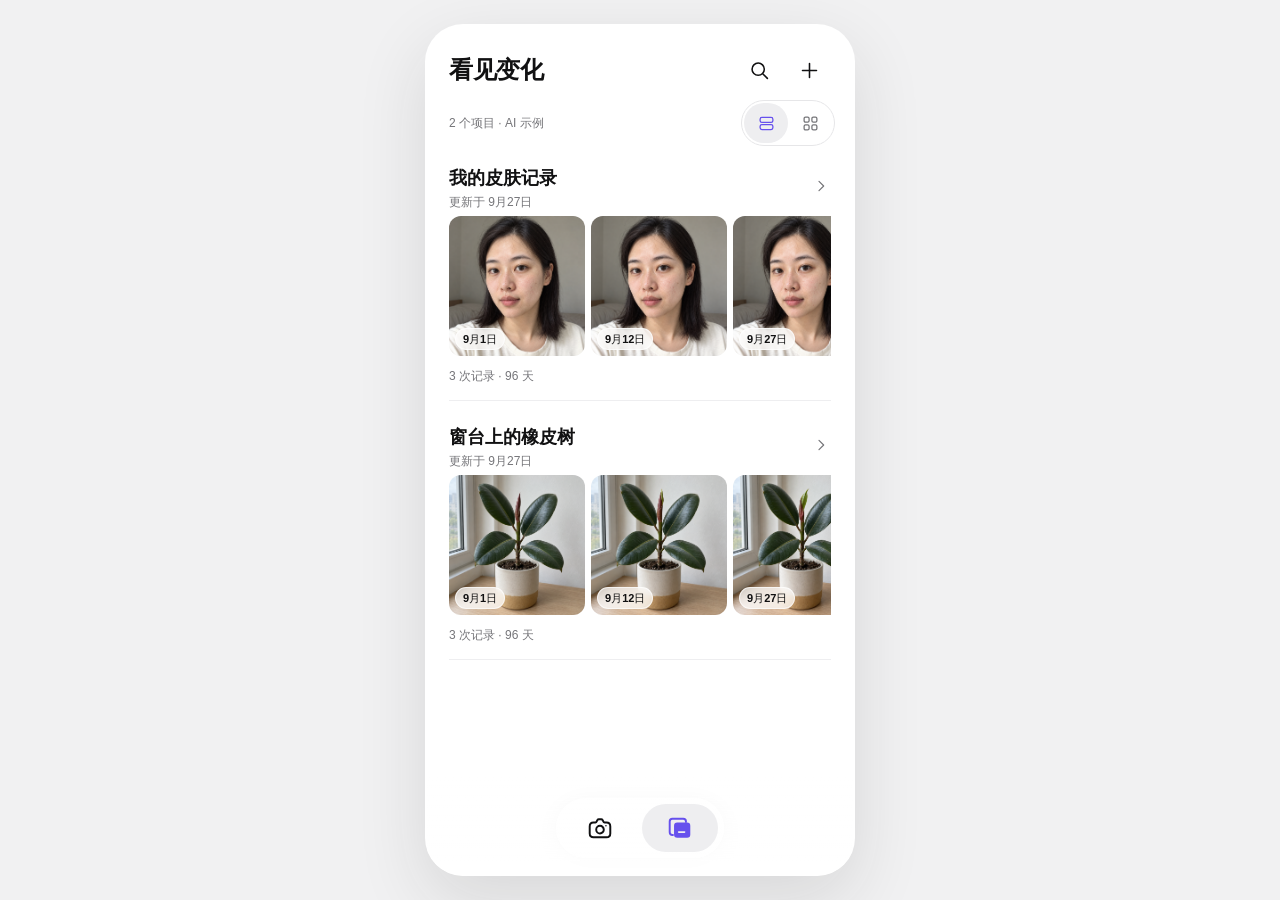
==== index.html @ 19eec5f8 "Publish sanitized See Change prototype and fictional examples" ====
<!doctype html>
<html lang="zh-CN"><head><meta charset="UTF-8"><meta name="viewport" content="width=device-width,initial-scale=1,viewport-fit=cover"><meta name="theme-color" content="#ffffff"><meta name="description" content="用照片记录缓慢发生的变化，让过去与现在清晰可见。"><title>看见变化 · 留下今天的样子</title><link rel="icon" href="assets/icon.svg?v=vivid-brand-5" type="image/svg+xml"><link rel="stylesheet" href="style.css?v=vivid-brand-5"><link rel="stylesheet" href="product-theme.css?v=detail-2"><link rel="stylesheet" href="detail-page.css?v=detail-groups-11"></head><body><div id="app"></div><div id="modal-root"></div><div id="toast" role="status" aria-live="polite"></div><script type="module" src="app.js?v=detail-groups-11"></script></body></html>
---- style.css ----
:root{--bg:#f7f5f0;--paper:#fffefa;--ink:#282a29;--muted:#878880;--green:#282a29;--sage:#ecebe4;--line:#ddded6;--orange:#a36f53;--blue:#dce9ef;--sand:#e8d7bc;--font:Inter,-apple-system,BlinkMacSystemFont,'PingFang SC','Microsoft YaHei',sans-serif;font-family:var(--font);color:var(--ink);background:var(--bg);font-synthesis:none}*{box-sizing:border-box}body{margin:0}button,input,textarea,select{font:inherit}button{cursor:pointer;border:0;color:inherit;background:none}button:disabled{opacity:.35;cursor:not-allowed}a{color:inherit}button,a,input,select,textarea{-webkit-tap-highlight-color:transparent}button:focus-visible,a:focus-visible,input:focus-visible,textarea:focus-visible,select:focus-visible{outline:2px solid #b58359;outline-offset:4px}svg.icon{width:20px;height:20px;fill:none;stroke:currentColor;stroke-width:1.6;stroke-linecap:round;stroke-linejoin:round;flex-shrink:0}h1,h2,h3,p{margin:0}h1,h2,h3{font-family:var(--font);font-weight:650;letter-spacing:-.6px}h1{font-size:36px;line-height:1.4}h2{font-size:22px}h3{font-size:17px}.shell{min-height:100vh}.app-header{height:90px;max-width:1200px;margin:0 auto;padding:0 44px;border-bottom:1px solid var(--line);display:flex;align-items:center;justify-content:space-between;gap:30px}.brand{display:flex;align-items:center;gap:11px;font-size:22px;font-weight:750;letter-spacing:-.8px;padding:0}.brand img{width:33px;height:33px}.brand-dot{color:#b58a5d;margin-left:3px}.header-nav{display:flex;align-self:stretch;gap:34px;margin-left:auto;margin-right:70px}.header-nav button{font-size:13px;color:var(--muted);border-bottom:2px solid transparent;padding:3px 3px 0}.header-nav button.active{color:var(--ink);border-color:var(--ink)}.privacy-link{display:flex;align-items:center;gap:7px;font-size:11px;color:#81867c}.privacy-link .icon{width:14px;height:14px}main{max-width:1200px;padding:40px 44px 32px;margin:0 auto}.eyebrow{font-size:9px;font-weight:600;color:var(--muted);letter-spacing:2px;line-height:1.7}.page-title{display:flex;align-items:center;justify-content:space-between;margin-bottom:29px}.page-title .eyebrow{margin-bottom:7px}.page-title h1{font-size:34px}.pencil-underline{position:relative;display:inline-block;margin-left:2px}.pencil-underline>svg{position:absolute;bottom:-6px;left:-5px;width:calc(100% + 12px);height:11px;fill:none;stroke:#cda579;stroke-width:2;stroke-linecap:round}.muted{font-size:12px;line-height:1.9;color:var(--muted)}.page-title .muted{margin-top:14px}.new-link{font-size:12px;display:flex;align-items:center;gap:6px;border:1px solid #d0d1c9;border-radius:5px;padding:10px 13px}.new-link .icon{width:15px;height:15px}.primary,.secondary,.danger{display:inline-flex;justify-content:center;align-items:center;gap:9px;padding:13px 19px;min-height:47px;border-radius:6px;font-size:12px;font-weight:550;transition:background .18s,transform .18s}.primary{background:var(--ink);color:#fffefa}.primary:hover{background:#434844;transform:translateY(-1px)}.secondary{background:var(--paper);border:1px solid #d9dbd1}.secondary:hover{background:#eeeee7;border-color:#b9bfb2}.danger{background:#f5e9e0;color:#9d4b3f}.text-btn{font-size:11px;display:inline-flex;align-items:center;gap:7px;padding:10px 0;color:#687366}.text-btn .icon{width:16px;height:16px}.icon-btn{width:38px;height:38px;display:grid;place-items:center;border:1px solid var(--line);border-radius:6px}.badge{font-size:9px;letter-spacing:.5px;display:inline-flex;align-items:center;gap:5px;border:1px solid #d4d6cb;border-radius:4px;padding:5px 8px;background:#faf9f4}.badge .icon{width:12px;height:12px}.home-studio{display:grid;grid-template-columns:minmax(0,1.56fr) minmax(270px,1fr);gap:28px}.sample-review{min-width:0;background:var(--paper);border:1px solid #d9dbd1;border-radius:10px;overflow:hidden;box-shadow:0 6px 18px #2b302805}.sample-review-head{padding:22px 24px 17px;display:flex;align-items:center;justify-content:space-between;gap:12px}.sample-review-head h2{font-size:18px;font-weight:600;letter-spacing:-.3px;margin-top:4px}.sample-review-head .eyebrow{font-size:9px;letter-spacing:1.4px}.sample-photo-wrap{position:relative;margin:0 12px;background:#f6f4ef;border-radius:4px;height:270px;overflow:hidden;display:flex;justify-content:center}.sample-photo-meta{position:absolute;z-index:1;left:17px;right:17px;top:13px;display:flex;justify-content:space-between;font-size:10px;color:#72766d;font-variant-numeric:tabular-nums}.home-sample-art{width:50%;height:100%;padding:20px 0 10px}.home-reference{width:50%;height:100%;padding:20px 0 10px}.sketch-media{display:grid;place-items:center;overflow:hidden;background:#f6f4ef}.sketch-image{display:block;aspect-ratio:.5;height:100%;max-width:100%;background-image:url('assets/growth-strip.png');background-size:500% 100%;background-position:calc(var(--stage,0)*25%) 0;background-repeat:no-repeat;mix-blend-mode:multiply}.sample-photo-wrap:after{content:'';position:absolute;left:50%;top:55px;bottom:37px;border-left:1px dashed #d3d5cb}.sample-project-label{position:absolute;bottom:12px;left:17px;font-size:9px;color:#858b7b;letter-spacing:.3px}.sketch-note{position:absolute;bottom:10px;right:15px;font-size:9px;color:#a08660;transform:rotate(-5deg)}.sketch-note svg{position:absolute;right:5px;bottom:13px;width:44px;height:27px;stroke:#ac9771;stroke-width:1.3;fill:none;stroke-linecap:round;stroke-linejoin:round}.sample-timebar{padding:19px 25px 12px}.timeline-endpoints{display:flex;justify-content:space-between;font-size:10px;font-variant-numeric:tabular-nums}.timeline-endpoints small{font-size:9px;color:var(--muted);margin-left:5px}input[type=range]{appearance:none;-webkit-appearance:none;width:100%;background:transparent;height:22px;cursor:ew-resize;margin:9px 0;accent-color:var(--ink)}input[type=range]::-webkit-slider-runnable-track{height:3px;border-radius:2px;background:#d0d5c6}input[type=range]::-webkit-slider-thumb{appearance:none;-webkit-appearance:none;width:15px;height:15px;border-radius:50%;background:var(--ink);border:3px solid var(--paper);box-shadow:0 0 0 1px var(--ink);margin-top:-6px}input[type=range]::-moz-range-track{height:3px;background:#d0d5c6}input[type=range]::-moz-range-thumb{width:11px;height:11px;border-radius:50%;background:var(--ink);border:2px solid var(--paper)}.sample-dots{display:flex;justify-content:space-between;margin-top:-2px}.sample-dots button{display:flex;flex-direction:column;align-items:center;gap:6px;padding:5px 6px;color:#9da094;min-width:33px}.sample-dots i{height:3px;width:3px;border-radius:50%;background:#c2c7b8}.sample-dots span{font-size:8px;font-variant-numeric:tabular-nums}.sample-dots .active{color:#30382b}.sample-dots .active i{background:#30382b}.sample-actions{display:flex;align-items:center;justify-content:flex-end;gap:13px;border-top:1px solid #e5e7df;padding-top:12px;margin-top:11px;min-height:41px}.sample-actions>span{font-size:9px;color:#92978b;display:flex;gap:3px;align-items:center;margin-right:auto}.sample-actions>span .icon{width:13px;height:13px}.sample-actions button{display:inline-flex;align-items:center;gap:6px;font-size:11px;font-weight:550;padding:4px}.sample-actions .icon{width:15px;height:15px}.sample-actions>button:last-child{border-left:1px solid var(--line);padding-left:16px}.start-panel{padding:24px 26px;background:#edede5;position:relative;border:1px solid #e2e2d8;border-radius:10px;display:flex;flex-direction:column;justify-content:center}.start-sketch{height:155px;display:grid;place-items:center;margin-bottom:15px}.start-sketch svg{width:215px;height:150px;stroke:#52584d;stroke-width:1.8;stroke-linecap:round;stroke-linejoin:round}.start-panel h2{font-size:21px;margin-top:9px;font-weight:650}.start-panel>.muted{font-size:11px;margin-top:11px}.start-buttons{display:grid;gap:11px;margin-top:23px}.start-buttons .primary{border:1px solid #282a29}.start-buttons .primary>.icon:last-child{margin-left:auto;width:16px}.start-buttons .primary>.icon:first-child{margin-right:auto}.start-buttons .secondary{background:transparent;border-color:#bfc5b6}.start-foot{display:flex;gap:12px;align-items:center;border-top:1px dashed #ccd0c1;margin-top:25px;padding-top:18px}.tiny-spark{font-size:24px;color:#8b9574;line-height:1}.start-foot p{font-size:10px;color:#858d7b;line-height:1.9}.quiet-note{display:flex;align-items:center;justify-content:space-between;font-size:10px;color:#96998f;margin-top:24px;letter-spacing:.2px}.section-heading{display:flex;justify-content:space-between;align-items:center;margin:24px 0 18px}.section-heading h2{font-size:15px;letter-spacing:0}.section-heading h2>span{font-size:10px;color:#989c90;font-weight:400;margin-left:8px}.project-grid{display:grid;grid-template-columns:repeat(3,minmax(0,1fr));gap:22px}.project-card{background:var(--paper);border:1px solid var(--line);border-radius:8px;overflow:hidden}.project-cover{width:100%;height:220px;position:relative;display:block;padding:0;overflow:hidden;background:#edece5}.photo-media{display:block;width:100%;height:100%;overflow:hidden}.photo-media img{width:100%;height:100%;object-fit:cover;display:block}.photo-media.sketch-media{display:grid}.project-cover .badge{position:absolute;top:14px;left:14px;background:#faf9f4e8}.cover-date{position:absolute;bottom:12px;left:12px;font-size:9px;background:#fffdf2da;border-radius:3px;padding:4px 6px}.card-body{padding:19px}.card-head{display:flex;justify-content:space-between;align-items:center;gap:8px}.card-head button{padding:0;text-align:left}.card-head .icon{color:#a0a78f;width:17px;height:17px}.card-stats{display:flex;gap:18px;font-size:10px;color:#95998d;margin-top:12px}.card-stats strong{font-size:13px;font-weight:600;color:#505949;margin:0 3px}.card-bottom{display:grid;grid-template-columns:1fr 1fr;gap:9px;margin-top:22px}.card-bottom button{font-size:10px;padding:9px 7px;min-height:39px;gap:6px}.card-bottom .icon{width:15px;height:15px}.new-project{min-height:270px;border:1px dashed #c8cfbe;border-radius:8px;padding:30px 20px;display:flex;flex-direction:column;align-items:center;justify-content:center;gap:16px;text-align:center}.new-project:hover{background:#f0f0e7}.new-project>span{width:45px;height:45px;border:1px solid #bdc5b2;display:grid;place-items:center;border-radius:50% 46% 52% 45%;transform:rotate(-4deg)}.new-project h3{font-size:16px}.new-project p{font-size:11px}.privacy-footer{display:flex;align-items:center;justify-content:center;gap:5px;margin:34px 0 0;font-size:9px;color:#a1a498;line-height:1.7}.privacy-footer .icon{width:12px;height:12px}.bottom-nav{display:none}.back{display:flex;align-items:center;gap:6px;font-size:11px;color:#8a8f81;padding:0;margin-bottom:23px}.back .icon{width:16px;height:16px}.detail-top{display:flex;align-items:center;justify-content:space-between;gap:20px;margin-bottom:26px}.detail-top h1{font-size:28px;margin-top:6px}.detail-top .muted{font-size:11px;margin-top:9px}.detail-layout{display:grid;grid-template-columns:minmax(0,1.8fr) minmax(220px,.8fr);gap:35px}.review-main{min-width:0}.photo-frame{position:relative;background:#edece7;border-radius:6px;overflow:hidden;height:420px;display:grid;place-items:center}.photo-frame>img{height:100%;width:100%;object-fit:contain}.photo-frame>img[hidden]{display:none}.photo-frame>.sketch-image{height:100%}.photo-frame .badge{position:absolute;top:14px;left:14px;background:#faf9f4e8}.photo-number{position:absolute;right:14px;bottom:14px;font-size:10px;padding:6px 8px;background:#faf9f4e8;border-radius:4px;font-variant-numeric:tabular-nums}.photo-caption{display:flex;align-items:center;justify-content:space-between;gap:10px;margin-top:18px}.photo-caption h2{font-size:17px;font-weight:600}.photo-caption p{font-size:10px;color:#969c8c}.detail-info{padding:21px 0}.detail-note .eyebrow{font-size:10px;letter-spacing:1px}.note-box{font-size:13px;line-height:1.9;color:#747e67;margin:17px 0 22px}.detail-note>.text-btn{display:flex;margin-bottom:3px}.record-actions{display:grid;grid-template-columns:1fr 1fr;gap:9px;margin-top:27px}.record-actions>.primary{grid-column:1/-1}.record-actions .secondary{font-size:11px;padding:12px 10px}.record-actions .icon{width:17px;height:17px}.tip{margin-top:27px;border-top:1px dashed #cbd3be;padding-top:21px;font-size:11px;line-height:1.9;color:#909984}.tip strong{font-size:11px;color:#69765a;display:block;margin-bottom:7px;font-weight:550}.timeline{margin-top:25px}.timeline-top{display:flex;justify-content:space-between;font-size:10px;color:#8d9680;margin-bottom:2px}.timeline-top strong{font-weight:550;color:#444d3c;font-size:11px}.timeline-top strong span{font-weight:400;color:#9ba28f;margin-left:8px;font-size:9px}.timeline-track{height:19px;position:relative;margin:0 6px 9px;background:linear-gradient(#d9dece,#d9dece) center/100% 1px no-repeat}.timeline-track button{position:absolute;top:4px;width:11px;height:11px;transform:translateX(-50%);border-radius:50%;background:#bec7af;border:3px solid var(--bg);padding:0}.timeline-track button.selected{background:#323b2a;box-shadow:0 0 0 1px #323b2a}.timeline-thumbs{display:flex;gap:10px;overflow:auto;padding:3px 0 5px}.thumb{flex:0 0 65px;padding:0;text-align:center;opacity:.65}.thumb>.photo-media{height:68px;border:1px solid #dbe0ce;border-radius:4px}.thumb.active{opacity:1}.thumb.active>.photo-media{outline:1px solid #384a2c;outline-offset:2px}.thumb>span:last-child{font-size:9px;margin-top:8px;display:block;color:#6e7b5f}.timeline-hint{font-size:9px;color:#a1aa93;margin-top:10px;line-height:1.7}.compare-toolbar{display:flex;justify-content:space-between;align-items:center;margin-bottom:19px;gap:15px}.segmented{display:flex;background:#e9ebdf;border-radius:6px;padding:3px}.segmented button{padding:9px 17px;font-size:11px;border-radius:4px}.segmented button.active{background:var(--paper);box-shadow:0 1px 3px #0000000c}.compare-area{height:460px;background:#edece7;border-radius:6px;display:flex;position:relative;overflow:hidden}.compare-pane{width:50%;height:100%;overflow:hidden;position:relative}.compare-pane img{height:100%;width:100%;object-fit:contain;display:block}.compare-area.split .compare-pane{position:absolute;inset:0;width:100%}.compare-sketch{width:100%;height:100%}.compare-area.split{touch-action:none;cursor:ew-resize}.split-handle{position:absolute;top:0;bottom:0;width:2px;background:#fffefa;pointer-events:none}.split-handle span{position:absolute;top:50%;left:-18px;width:38px;height:38px;border-radius:50%;background:#fffefa;display:grid;place-items:center;box-shadow:0 1px 8px #00000017;font-size:17px}.comparison-selects{display:grid;grid-template-columns:1fr 1fr;gap:20px;margin-top:17px}.comparison-selects .form-label{margin-top:0}.zoom-controls{display:flex;flex-wrap:wrap;align-items:center;gap:13px;margin-top:18px;font-size:11px}.zoom-controls>span,.zoom-controls label{white-space:nowrap;flex-shrink:0}.zoom-controls input{max-width:135px}.position-controls{display:flex;gap:7px}.position-controls button{border:1px solid var(--line);padding:5px 10px;border-radius:4px;font-size:11px}.comparison-note{font-size:10px;line-height:1.9;color:#99a18d;margin-top:17px}.form-label{display:block;font-size:12px;font-weight:550;margin:23px 0 10px}input:not([type=range]):not([type=checkbox]),textarea,select{font:inherit;width:100%;border:1px solid #d4dac8;border-radius:5px;color:var(--ink);background:var(--paper);padding:12px;min-height:45px;font-size:13px}textarea{resize:vertical;min-height:82px}.center-form{max-width:510px;margin:0 auto}.center-form h1{font-size:29px}.type-grid{display:grid;grid-template-columns:1fr 1fr;gap:13px;margin:28px 0}.type-option{padding:23px 19px;border:1px solid #dbe1d1;border-radius:6px;text-align:left;position:relative;background:#fffef9}.type-option.selected{border:1.5px solid #47543b;background:#f0f0e5}.type-option.selected:after{content:'✓';position:absolute;right:12px;top:10px;font-size:12px}.type-option>.icon{display:block;margin-bottom:17px;width:26px;height:26px;stroke-width:1.3}.type-option span{font-size:13px;display:block;font-weight:550}.type-option small{display:block;color:#929b84;font-size:10px;margin-top:7px}.form-actions{display:grid;gap:11px;margin-top:27px}.pair{display:flex;gap:10px}.pair>*{flex:1}.settings-block{padding:24px 0;border-bottom:1px solid var(--line)}.settings-row{display:flex;align-items:center;justify-content:space-between;gap:20px}.switch{width:43px;height:25px;border-radius:30px;padding:3px;background:#c6cfbb;flex-shrink:0}.switch:after{content:'';display:block;width:19px;height:19px;background:#fff;border-radius:50%;transition:transform .18s}.switch.on{background:#333c2e}.switch.on:after{transform:translateX(18px)}.warning{background:#f0e8d9;color:#8d7955;font-size:11px;line-height:1.9;padding:15px;border-radius:5px;margin-top:18px}.empty{text-align:center;display:grid;justify-items:center;gap:19px;padding:65px 20px}.empty>.icon{width:39px;height:39px;stroke-width:1.1;color:#829369}.camera-frame{position:relative;background:#252c24;aspect-ratio:3/4;border-radius:6px;overflow:hidden;max-height:580px;display:grid;place-items:center;color:white}.camera-frame video,.camera-frame>img{position:absolute;width:100%;height:100%;object-fit:contain}.camera-message{position:relative;z-index:2;max-width:260px;text-align:center;font-size:13px;line-height:1.9;padding:20px;background:#1b231bd9;border-radius:8px}.camera-message[hidden]{display:none}.camera-guides{position:absolute;inset:25px;border:1px solid #ffffff30;pointer-events:none}.shutter{width:66px;height:66px;background:white;border:5px solid #c8d1be;border-radius:50%;box-shadow:inset 0 0 0 3px #354b2c}.capture-controls{display:flex;justify-content:space-between;align-items:center;margin-top:23px}.reference-control{display:flex;align-items:center;gap:13px;font-size:11px;margin-top:17px}.reference-control input{flex:1}.overlay{position:fixed;inset:0;background:#26302366;backdrop-filter:blur(5px);z-index:50;display:grid;place-items:center;padding:24px}.modal{background:var(--bg);width:min(510px,100%);border-radius:12px;max-height:90vh;overflow:auto;padding:30px;box-shadow:0 30px 100px #24301c30}.modal-header{display:flex;align-items:center;justify-content:space-between;gap:12px;margin-bottom:20px}.modal h2{font-size:22px}.modal .form-actions{display:flex}.modal .form-actions>*{flex:1}.import-list{display:grid;gap:15px;margin:22px 0}.import-item{display:grid;grid-template-columns:70px 1fr 23px;gap:13px;align-items:center;border-bottom:1px solid var(--line);padding-bottom:17px}.import-item img{width:70px;height:88px;object-fit:cover;border-radius:4px}.import-item input{font-size:11px;padding:8px!important}.import-item small{display:block;font-size:10px;color:#a1855e;margin-top:8px}.import-item small[hidden]{display:none}.import-date-label{display:block;font-size:11px;font-weight:600;margin-bottom:8px}.save-preview{width:100%;height:230px;object-fit:contain;background:#eaece0;border-radius:4px}.error{font-size:12px;line-height:1.8;color:#a65847;margin-top:12px}.project-picker{display:grid;gap:10px}.project-picker button{justify-content:flex-start}.project-picker button>.icon:last-child{margin-left:auto}#toast{position:fixed;left:50%;bottom:30px;transform:translate(-50%,15px);opacity:0;pointer-events:none;z-index:100;background:#2f3b26;color:#fffef8;border-radius:7px;padding:13px 23px;max-width:90%;font-size:12px;text-align:center;line-height:1.7;transition:.2s;box-shadow:0 7px 30px #263b161f}#toast.visible{opacity:1;transform:translate(-50%,0)}.about-card{padding:27px;background:#edeFE4;border-radius:7px;font-size:12px;line-height:2;margin:28px 0}.about-card p+p{margin-top:18px}.about-card strong{font-weight:600;color:#536147}.loading{display:grid;place-items:center;min-height:100vh;font-size:13px;color:var(--muted)}
@media(min-width:1350px){.sample-photo-wrap{height:300px}.start-sketch{height:170px}.start-sketch svg{width:230px;height:160px}}
@media(max-width:1050px){.app-header{padding:0 32px}.header-nav{margin-right:25px}main{padding:32px}.home-studio{gap:20px;grid-template-columns:1.35fr 1fr}.sample-review-head{padding:20px 18px 15px}.sample-review-head h2{font-size:16px}.sample-timebar{padding:17px 18px 12px}.start-panel{padding:23px}.start-panel h2{font-size:18px}.sample-actions{gap:8px}.sample-actions>span{font-size:8px}.sample-actions button{font-size:10px}.project-grid{grid-template-columns:repeat(2,minmax(0,1fr))}.detail-layout{gap:25px;grid-template-columns:1.6fr 1fr}.photo-frame{height:390px}}
@media(max-width:760px){.app-header{height:68px;padding:0 23px;margin:0 0;border:0}.brand{font-size:19px;gap:8px}.brand img{width:28px;height:28px}.header-nav{display:none}.privacy-link{font-size:9px}.privacy-link .icon{width:12px;height:12px}main{padding:18px 22px 103px}.page-title{margin-bottom:23px}.page-title .eyebrow{font-size:8px;letter-spacing:1.8px;margin-bottom:5px}.page-title h1{font-size:29px}.page-title .muted{font-size:10px;margin-top:12px}.new-link{padding:8px 10px;font-size:10px}.new-link .icon{width:13px;height:13px}.home-studio{display:flex;flex-direction:column;gap:19px}.start-panel{order:0;padding:19px 18px;background:transparent;border:1px solid #d7dccd;border-radius:8px;min-height:0}.start-sketch,.start-panel>.eyebrow,.start-foot{display:none}.start-panel h2{font-size:16px;margin:0}.start-panel>.muted{font-size:10px;margin-top:6px}.start-buttons{display:grid;grid-template-columns:1fr 1fr;gap:9px;margin-top:16px}.start-buttons button{min-height:43px;font-size:11px;padding:10px;gap:7px}.start-buttons .icon{width:16px;height:16px}.start-buttons .primary>.icon:first-child{margin:0}.start-buttons .primary>.icon:last-child{display:none}.start-buttons .secondary{border-color:#c6cdbb;background:#eeeee4}.sample-review{order:1;border-radius:8px;box-shadow:none}.sample-review-head{padding:17px 17px 13px}.sample-review-head .eyebrow{font-size:8px}.sample-review-head h2{font-size:16px;margin-top:3px}.sample-review-head .badge{font-size:8px}.sample-photo-wrap{height:237px;margin:0 9px}.sample-photo-meta{left:12px;right:12px;top:10px;font-size:8px}.home-sample-art,.home-reference{padding-top:16px;padding-bottom:10px}.sketch-note{font-size:8px;right:12px;bottom:12px}.sketch-note svg{width:34px;height:22px}.sample-project-label{font-size:8px;left:12px}.sample-timebar{padding:13px 17px 10px}.timeline-endpoints{font-size:9px}.timeline-endpoints small{font-size:8px}.sample-dots{margin-top:-6px}.sample-actions{margin-top:8px;padding-top:9px}.sample-actions>span{font-size:8px}.sample-actions button{font-size:10px;gap:4px}.sample-actions .icon{width:14px;height:14px}.quiet-note{font-size:8px;gap:15px;margin-top:18px}.quiet-note>span:last-child{white-space:nowrap}.bottom-nav{position:fixed;z-index:10;bottom:0;left:0;right:0;display:flex;justify-content:space-around;background:#f7f5f0f5;backdrop-filter:blur(15px);border-top:1px solid #dde2d2;padding:10px 15px calc(12px + env(safe-area-inset-bottom))}.bottom-nav button{display:flex;flex-direction:column;align-items:center;gap:5px;font-size:9px;color:#a0a794;min-width:70px}.bottom-nav button.active{color:#35452c}.bottom-nav .icon{width:20px;height:20px}.bottom-nav .add>.icon{margin-top:-10px;background:#303a29;color:#fff;width:37px;height:37px;padding:8px;border-radius:12px 10px 12px 9px;transform:rotate(-3deg)}.shell:not([data-view=home]):not([data-view=about]) .bottom-nav{display:none}.shell:not([data-view=home]):not([data-view=about]) main{padding-bottom:35px}.shell[data-view=detail] main{padding-bottom:107px}.shell[data-view=detail] .app-header,.shell[data-view=compare] .app-header,.shell[data-view=camera] .app-header{display:none}.shell[data-view=detail] main,.shell[data-view=compare] main,.shell[data-view=camera] main{padding-top:25px}.section-heading{margin-top:26px}.section-heading h2{font-size:14px}.project-grid{grid-template-columns:1fr;gap:19px}.project-cover{height:235px}.card-body{padding:20px}.card-head h3{font-size:18px}.card-stats{font-size:11px;margin-top:11px;gap:25px}.card-bottom{margin-top:21px;gap:12px}.card-bottom button{font-size:12px;min-height:43px}.card-bottom .icon{width:17px;height:17px}.new-project{min-height:173px;padding:25px;gap:12px}.new-project>span{width:34px;height:34px}.new-project h3{font-size:15px}.new-project p{font-size:10px}.privacy-footer{font-size:8px;line-height:1.8;margin-top:26px;gap:4px}.privacy-footer .icon{width:10px;height:10px}.back{font-size:10px;margin-bottom:19px}.detail-top{margin-bottom:20px}.detail-top .eyebrow{font-size:8px;letter-spacing:1.3px}.detail-top h1{font-size:24px;margin-top:5px}.detail-top .muted{font-size:10px;margin-top:8px}.detail-layout{display:flex;flex-direction:column;gap:0}.photo-frame{height:clamp(240px,37vh,350px)}.photo-caption{margin-top:15px;gap:6px}.photo-caption h2{font-size:14px}.photo-caption p{font-size:9px}.timeline{margin-top:23px}.timeline-top strong{font-size:10px}.timeline-top strong span{font-size:8px;margin-left:6px}.timeline-top>span{font-size:9px}.timeline-thumbs{gap:9px}.thumb{flex:0 0 55px}.thumb>.photo-media{height:59px}.thumb>span:last-child{font-size:8px}.timeline-hint{font-size:8px;margin-top:9px}.detail-info{padding:23px 0 0}.detail-note{border-top:1px solid var(--line);padding-top:19px}.detail-note .eyebrow{font-size:9px}.note-box{font-size:11px;margin:11px 0 8px}.detail-note>.text-btn{display:inline-flex;font-size:10px;margin-right:20px}.detail-info>.tip{display:none}.record-actions{position:fixed;z-index:15;bottom:0;left:0;right:0;background:#f7f5f0f5;backdrop-filter:blur(15px);border-top:1px solid var(--line);padding:12px 20px calc(12px + env(safe-area-inset-bottom));margin:0;display:grid;grid-template-columns:1.35fr 1fr .72fr;gap:8px}.record-actions>.primary{grid-column:auto;font-size:11px;padding:10px;gap:6px}.record-actions>.secondary{font-size:10px;min-height:45px;padding:10px 8px;gap:5px}.record-actions .icon{width:16px;height:16px}.compare-toolbar{align-items:center;gap:10px}.compare-toolbar>.muted{font-size:9px!important}.segmented button{font-size:10px;padding:9px 13px}.compare-area{height:clamp(280px,45vh,430px)}.comparison-selects{gap:11px}.comparison-selects select{font-size:10px;padding:10px 6px;min-height:42px}.comparison-selects .form-label{font-size:11px}.zoom-controls{gap:11px;font-size:10px}.zoom-controls input{max-width:105px}.comparison-note{font-size:9px}.center-form{max-width:510px}.center-form h1{font-size:27px}.center-form>.muted{font-size:11px}.type-option{padding:20px 16px}.type-option small{font-size:9px}.type-option span{font-size:12px}.modal{padding:24px;max-height:86vh;border-radius:10px}.overlay{padding:15px}.modal h2{font-size:20px}.modal .form-actions{flex-wrap:wrap}.import-item{grid-template-columns:55px 1fr 20px;gap:9px}.import-item img{width:55px;height:75px}.import-date-label{font-size:10px}.import-item small{font-size:9px}#toast{bottom:89px;width:max-content;max-width:90%;font-size:11px}.camera-frame{max-height:none}.about-card{padding:21px}.warning{font-size:10px}}
@media(max-width:370px){main{padding-left:17px;padding-right:17px}.app-header{padding-left:18px;padding-right:18px}.page-title .muted{font-size:9px}.new-link{font-size:9px;padding:7px}.sample-photo-wrap{height:215px}.sample-actions>span{font-size:7px}.sample-actions{gap:6px}.sample-actions>button:last-child{padding-left:10px}.start-panel{padding:16px}.start-panel h2{font-size:15px}.start-buttons{gap:7px}.start-buttons button{font-size:10px}.detail-top h1{font-size:22px}.photo-caption{align-items:flex-start;flex-direction:column;gap:6px}.record-actions{padding-left:15px;padding-right:15px}}
@media(prefers-reduced-motion:reduce){*{transition:none!important;scroll-behavior:auto!important}}
.sample-photo-wrap .sketch-image{transform:scale(1.2)}
.compare-area.split .compare-sketch .sketch-image{transform:scale(1.48)}
.compare-pane-label{position:absolute;top:15px;left:15px;z-index:2;font-size:10px;color:#858c7c;letter-spacing:1px;background:#faf9f2d9;padding:5px 7px;border-radius:3px}
.compare-area.split .compare-pane-label{display:none}
@media(max-width:760px){.compare-area.split .compare-sketch .sketch-image{transform:scale(1.42)}}
@media(max-width:760px){
  .page-title .eyebrow,.page-title .muted,.start-panel>.muted{display:none}
  .page-title{margin-bottom:17px}
  .start-panel{padding:13px 16px}
  .start-panel h2{font-size:14px}
  .start-buttons{margin-top:10px}
  .start-buttons button{min-height:39px}
  .sample-photo-wrap{height:195px}
}

/* 首页项目索引：以紧凑的影像接触表呈现大量记录。 */
.project-heading{margin-top:8px}
.project-heading h2{display:flex;align-items:baseline;gap:8px}
.project-heading h2>span{margin:0;font-variant-numeric:tabular-nums}
.project-grid{grid-template-columns:repeat(auto-fill,minmax(210px,1fr));gap:16px}
.project-card{position:relative;min-width:0;border-color:#d6d8cf;border-radius:9px;box-shadow:0 5px 18px #30352d08;transition:transform .18s ease,box-shadow .18s ease}
.project-card:hover{transform:translateY(-2px);box-shadow:0 10px 28px #30352d10}
.project-card-visual{position:relative;display:block}
.project-cover{height:auto;aspect-ratio:4/3;border-radius:8px 8px 0 0}
.project-cover .photo-media img{transition:transform .35s ease}
.project-card:hover .project-cover .photo-media img{transform:scale(1.025)}
.project-index{position:absolute;top:11px;left:11px;min-width:29px;padding:5px 6px;border-radius:3px;background:#fffdf4e6;color:#4e554b;font-size:11px;font-weight:650;line-height:1;text-align:center;font-variant-numeric:tabular-nums;backdrop-filter:blur(8px)}
.project-empty{display:grid;place-items:center;width:100%;height:100%;background:linear-gradient(135deg,#efeee8,#e5e7df);color:#8a9284}
.project-empty .icon{width:28px;height:28px;stroke-width:1.2}
.project-quick-capture{position:absolute;right:11px;bottom:11px;z-index:2;width:44px;height:44px;display:grid;place-items:center;border-radius:50%;background:#282a29;color:#fffefa;box-shadow:0 5px 16px #1f251e38}
.project-quick-capture:hover{background:#434844}
.project-quick-capture .icon{width:19px;height:19px}
.project-card .cover-date{left:11px;bottom:11px;padding:5px 7px;font-size:11px;backdrop-filter:blur(8px)}
.project-card .card-body{display:block;padding:13px 64px 15px 14px}
.card-main{display:block;width:100%;padding:0;text-align:left}
.card-title-line{display:flex;align-items:center;gap:8px;min-width:0}
.card-title-line .icon{width:16px;height:16px;color:#8a9284;stroke-width:1.45}
.card-title-line h3{min-width:0;overflow:hidden;text-overflow:ellipsis;white-space:nowrap;font-size:15px;letter-spacing:-.2px}
.card-meta{display:block;margin-top:7px;color:#858b81;font-size:12px;line-height:1.4;font-variant-numeric:tabular-nums}

@media(max-width:760px){
  .project-heading{margin:8px 0 12px}
  .project-heading h2{font-size:14px}
  .project-heading h2>span{font-size:12px}
  .project-heading .text-btn{font-size:12px;padding:8px 0}
  .project-grid{grid-template-columns:repeat(2,minmax(0,1fr));gap:11px}
  .project-card{border-radius:8px;box-shadow:none}
  .project-card:hover{transform:none;box-shadow:none}
  .project-cover{height:auto;aspect-ratio:1.18;border-radius:7px 7px 0 0}
  .project-index{top:8px;left:8px;min-width:25px;padding:4px 5px;font-size:10px}
  .project-quick-capture{right:9px;bottom:10px;width:44px;height:44px}
  .project-quick-capture .icon{width:17px;height:17px}
  .project-card .cover-date{left:8px;bottom:8px;font-size:10px;padding:4px 5px}
  .project-card .card-body{padding:10px 58px 12px 11px}
  .card-title-line{gap:6px}
  .card-title-line .icon{width:14px;height:14px}
  .card-title-line h3{font-size:14px}
  .card-meta{margin-top:5px;font-size:12px}
}

@media(max-width:370px){
  .project-grid{gap:9px}
  .project-card .card-body{padding:9px 54px 11px 9px}
  .card-title-line h3{font-size:13px}
  .card-meta{font-size:11px}
  .project-quick-capture{right:8px;bottom:8px;width:44px;height:44px}
}

/* 品牌色：高饱和紫色建立识别，荧光绿只用于轮廓和重点。 */
:root{
  --brand-canvas:#795bff;
  --brand:#6d49f7;
  --brand-hover:#5935d4;
  --brand-soft:#eee9ff;
  --accent:#b8ff62;
  --accent-soft:#e9ffcf;
  --accent-green:#00b86b;
  --accent-ink:#173a27;
  --bg:#f8f6fc;
  --paper:#fff;
  --ink:#20211f;
  --muted:#696971;
  --line:#dfdaec;
  --media:#f1f0ec;
  --green:var(--brand);
  --sage:var(--brand-soft);
  --orange:var(--accent-green);
}
body,.shell{background:var(--bg)}
button:focus-visible,a:focus-visible,input:focus-visible,textarea:focus-visible,select:focus-visible{outline:3px solid var(--brand);outline-offset:3px}
.brand-dot{color:var(--accent-green)}
.header-nav button.active{border-color:var(--brand)}
.pencil-underline>svg{stroke:var(--accent)}
.new-link{color:var(--brand);border-color:#c9bcff;background:#fff}
.primary{background:var(--brand);color:#fff}
.primary:hover{background:var(--brand-hover)}
.secondary:hover{background:var(--brand-soft);border-color:#c7baff}
.text-btn,.bottom-nav button.active,.card-title-line .icon{color:var(--brand)}
.start-panel{background:var(--brand-soft);border-color:#d8ceff}
.start-sketch svg{stroke:var(--accent-ink)}
.start-sketch svg path:nth-child(1){fill:#d9d0ff}
.start-sketch svg path:nth-child(2){stroke:var(--brand)}
.start-sketch svg path:nth-child(3){fill:var(--accent)}
.start-sketch svg path:nth-child(4){fill:var(--accent-soft)}
.start-buttons .primary{border-color:var(--brand)}
.sample-review-head .badge{background:var(--accent);color:var(--accent-ink);border-color:transparent}
.project-card{border-color:var(--line);box-shadow:0 5px 18px #4020a40a}
.project-index{background:var(--accent);color:var(--accent-ink)}
.project-empty{background:var(--brand-soft);color:var(--brand)}
.project-quick-capture,.bottom-nav .add>.icon{background:var(--brand);color:var(--accent);box-shadow:0 6px 18px #5935d438}
.project-quick-capture:hover{background:var(--brand-hover)}
.card-meta{color:var(--muted)}
input[type=range]{accent-color:var(--brand)}
input[type=range]::-webkit-slider-runnable-track{background:#d7cff7}
input[type=range]::-webkit-slider-thumb{background:var(--brand);border-color:var(--accent);box-shadow:0 0 0 1px var(--brand)}
input[type=range]::-moz-range-track{background:#d7cff7}
input[type=range]::-moz-range-thumb{background:var(--brand);border-color:var(--accent)}
.thumb.active>.photo-media{outline-color:var(--brand)}
.segmented{background:var(--brand-soft)}
.segmented button.active{background:#fff;color:var(--brand);box-shadow:0 1px 4px #5935d424}
.type-option.selected{border-color:var(--brand);background:var(--brand-soft)}
.type-option.selected:after{color:var(--accent-green)}
.switch.on{background:var(--brand)}
.switch.on:after{background:var(--accent)}
.overlay{background:#2b185c70}
.modal{background:var(--bg);box-shadow:0 30px 100px #2b185c33}
#toast{background:#35206f;box-shadow:0 7px 30px #35206f28}
.about-card{background:var(--brand-soft)}
.about-card strong{color:var(--brand-hover)}
.bottom-nav,.record-actions{background:#f8f6fcf2;border-color:var(--line)}
.project-cover,.photo-frame,.compare-area,.save-preview,.thumb>.photo-media{background:var(--media)}
.photo-media img,.photo-frame>img,.compare-pane img{filter:none;mix-blend-mode:normal}
---- product-theme.css ----
/* Product pages inherit the approved homepage's neutral visual language. */
:root{--bg:#fff;--paper:#fff;--ink:#111112;--muted:#757579;--line:#e6e6e8;--media:#f5f5f6;--brand:#6650ed;--brand-hover:#5742d4;--brand-soft:#f0ecff;--green:#111112;--sage:#f5f5f6;--accent:#6650ed;--accent-soft:#f0ecff;--accent-green:#6650ed;--accent-ink:#111112;--icon-cutout:#fff}
body,.shell{background:#fff}
.icon{stroke-width:1.8;stroke-linecap:round;stroke-linejoin:round}
body:has(.product-home-frame){overflow:hidden;background:#f1f1f2}
.product-home-frame{display:block;width:100%;height:100svh;border:0;background:#fff}
.brand img,.brand-dot{display:none}
.primary{background:#111112;border-color:#111112;color:#fff;border-radius:999px}
.primary:hover{background:#303033}
.secondary{background:#fff;border-color:var(--line);border-radius:999px}
.secondary:hover{background:#f5f5f6;border-color:#d7d7da}
.text-btn{color:var(--ink)}
.type-option{border-radius:16px}
.type-option.selected{background:#f5f5f6;border-color:#6650ed}
.type-option.selected:after{color:#6650ed}
.segmented{background:#eeeef0;border-radius:999px}
.segmented button{border-radius:999px}
.segmented button.active{color:#6650ed;box-shadow:none}
.photo-frame,.compare-area{border-radius:16px}
.badge,.photo-number{border-radius:999px;background:#ffffffb3;border-color:#ffffffa6;color:#111112;backdrop-filter:blur(4px)}
.detail-note{border-color:var(--line)}
.modal{background:#fff;border-radius:24px}
.overlay{background:#11111266}
.about-card{background:#f5f5f6;border-radius:16px}
.about-card strong{color:#111112}
.record-actions{background:#fffffff2}
.switch.on{background:#6650ed}
.switch.on:after{background:#fff}
.app-header .privacy-link{color:#757579}
.shell[data-view=about] .bottom-nav{display:none}
.shell[data-view=about] main{padding-bottom:35px}
input:not([type=range]),textarea,select{border-color:#e6e6e8;border-radius:12px;background:#fff}
input[type=range]::-webkit-slider-thumb{border-color:#fff;background:#6650ed;box-shadow:0 0 0 1px #6650ed}
input[type=range]::-moz-range-thumb{border-color:#fff;background:#6650ed}
input[type=range]::-webkit-slider-runnable-track,input[type=range]::-moz-range-track{background:#ddd9f4}
#toast{background:#111112;color:#fff;box-shadow:0 4px 20px #11111215;border-radius:16px}
---- detail-page.css ----
/* A quiet two-photo surface, sharing the homepage's ink, paper and violet. */
body:has(.detail-shell){background:#f1f1f2}
.detail-shell{max-width:430px;min-height:100svh;margin:auto;background:#fff;padding:16px 24px calc(106px + env(safe-area-inset-bottom));position:relative}
.project-nav{display:flex;align-items:center;justify-content:space-between;height:44px;margin:0 -10px 30px}
.project-nav>button{display:grid;place-items:center;width:44px;height:44px;border-radius:50%}
.project-nav>button:hover{background:#f5f5f6}
.project-nav .icon{width:24px;height:24px}
.project-nav>span{font-size:11px;color:#949498}
.project-detail{padding:0;max-width:none;margin:0}
.project-heading-detail{margin-bottom:28px}
.project-heading-detail h1{font-size:24px;line-height:1.45;font-weight:600;letter-spacing:-.6px;overflow-wrap:anywhere}
.project-heading-detail p{margin-top:8px;color:#85858a;font-size:12px;line-height:1.5;font-variant-numeric:tabular-nums}
.project-heading-detail p span{padding:0 7px}
.pair-photos{display:grid;grid-template-columns:repeat(2,minmax(0,1fr));gap:8px}
.pair-photo{position:relative;display:block;width:100%;aspect-ratio:.76;padding:0;overflow:hidden;border-radius:12px;background:#f3f3f4}
.pair-photo .photo-media{display:flex;align-items:center;justify-content:center;width:100%;height:100%;background:none}
.pair-photo .photo-media img{display:block;width:100%;height:100%;object-fit:contain}
.pair-photo .sketch-image{width:100%;height:100%;background-size:contain}
.pair-photo-label{position:absolute;bottom:8px;left:8px;display:block;font-size:10px;font-weight:500;line-height:16px;background:#ffffffb3;border:1px solid #ffffffa6;backdrop-filter:blur(4px);border-radius:99px;padding:2px 7px}
.pair-expand{position:absolute;right:8px;top:8px;display:grid;place-items:center;width:26px;height:26px;background:#ffffffb3;border-radius:50%;opacity:0;transition:opacity .2s}
.pair-expand .icon{width:15px;height:15px}
.pair-photo:hover .pair-expand,.pair-photo:focus-visible .pair-expand{opacity:1}
.pair-dates{display:grid;grid-template-columns:repeat(2,minmax(0,1fr));gap:8px;margin-top:12px}
.pair-date{display:flex;align-items:center;justify-content:space-between;gap:5px;width:100%;padding:6px 8px;font-size:15px;font-weight:550;min-height:40px;border-radius:8px;text-align:left;transition:background .15s}
.pair-date:hover{background:#f5f5f6}
.pair-date .icon{width:15px;height:15px;transform:rotate(90deg);color:#919197}
.pair-date:disabled{opacity:1;cursor:default}
.pair-year{display:block;font-size:11px;color:#98989d;margin:0 8px;font-variant-numeric:tabular-nums}
.pair-distance{display:flex;align-items:center;gap:18px;margin:30px 8px 0}
.pair-distance>span{height:1px;background:#ececef;flex:1}
.pair-distance p{font-size:12px;color:#919196;white-space:nowrap;font-variant-numeric:tabular-nums}
.pair-distance b{font-weight:550;color:#55555b;padding:0 2px}
.pair-default{display:block;margin:14px auto 0;padding:8px 12px;color:#6650ed;font-size:11px}
.single-record .pair-photos,.single-record .pair-dates{grid-template-columns:1fr}
.single-record .pair-photo{aspect-ratio:1.12}
.single-record .pair-date{justify-content:flex-start;width:auto}
.single-record .pair-year{margin-top:2px}
.next-record{color:#99999f;font-size:12px;margin:28px 8px 0}
.detail-empty{display:grid;place-items:center;min-height:310px;gap:18px;align-content:center;color:#aaaab0;font-size:14px}
.detail-empty .icon{width:48px;height:48px;stroke-width:1.2}
.detail-dock{position:fixed;z-index:15;bottom:0;left:50%;transform:translateX(-50%);width:min(100%,430px);padding:32px 0 calc(20px + env(safe-area-inset-bottom));background:linear-gradient(to bottom,#fff0,#ffffffe6 38%,#fff);display:flex;justify-content:center;pointer-events:none}
.detail-dock>div{display:flex;align-items:center;gap:14px;padding:6px 12px;background:#fffffff2;border:1px solid #ececef;border-radius:999px;box-shadow:0 6px 24px #11111208;pointer-events:auto}
.detail-dock button{width:52px;height:44px;display:grid;place-items:center;border-radius:99px}
.detail-dock button:hover{background:#f1f0f5;color:#6650ed}
.detail-dock .icon{width:25px;height:25px}
.detail-dock i{height:20px;width:1px;background:#ececef}
.sample-start{display:flex;margin:35px auto 0}
.detail-shell button:focus-visible,.detail-overlay button:focus-visible,.detail-overlay select:focus-visible{outline:2px solid #6650ed;outline-offset:3px}
.detail-overlay{padding:0;align-items:flex-end;z-index:50;background:#11111255}
.detail-overlay .modal{width:100%;max-width:430px;padding:24px 22px;border-radius:24px 24px 0 0;box-shadow:0 -8px 48px #11111210;margin:0;overscroll-behavior:contain}
.detail-overlay .modal-header{margin-bottom:22px;align-items:center;gap:12px}
.detail-overlay .modal-header h2{font-size:18px;font-weight:600;letter-spacing:-.4px}
.detail-overlay .modal-header .icon-btn{border:0;background:#f5f5f6;border-radius:99px;width:32px;height:32px;flex-shrink:0}
.detail-overlay .modal-header .icon-btn .icon{width:17px;height:17px}
.detail-overlay .photo-picker-sheet{height:80svh;max-height:80svh;display:flex;flex-direction:column;overflow:hidden;padding-bottom:0}
.picker-controls{padding-bottom:16px}
.picker-year{display:flex;align-items:center;gap:8px;width:max-content;margin-bottom:12px}
.picker-year .icon{width:17px;height:17px;color:#88888f}
.picker-year select{width:auto!important;font-size:14px;font-weight:550;min-height:36px;padding:5px 26px 5px 4px;border:0;background:transparent;cursor:pointer}
.picker-months{display:flex;gap:8px;overflow-x:auto;scrollbar-width:none;margin:0 -4px;padding:4px}
.picker-months::-webkit-scrollbar{display:none}
.picker-months button{flex-shrink:0;min-width:52px;min-height:34px;font-size:13px;border-radius:99px;color:#8b8b92;background:#f7f7f8}
.picker-months button.active{background:#eeeafc;color:#6650ed}
.picker-scroll{overflow-y:auto;min-height:0;flex:1;overscroll-behavior:contain;padding:0 4px calc(28px + env(safe-area-inset-bottom));margin:0 -4px;scrollbar-width:thin;scroll-padding-top:8px}
.picker-group{margin:8px 0 28px;scroll-margin-top:8px}
.picker-group h3{font-size:14px;font-weight:550;margin:0 0 14px;letter-spacing:0}
.picker-group h3 span{font-size:11px;color:#a0a0a5;margin-left:8px;font-weight:400}
.picker-grid{display:grid;grid-template-columns:repeat(3,minmax(0,1fr));gap:18px 9px}
.picker-item{padding:0;text-align:left;min-width:0}
.picker-thumb{position:relative;display:block;aspect-ratio:1;border-radius:9px;background:#f5f5f6}
.picker-thumb .photo-media{display:block;width:100%;height:100%;overflow:hidden;border-radius:9px;background:transparent}
.picker-thumb img{width:100%;height:100%;object-fit:cover;display:block}
.picker-item.selected .picker-thumb{outline:2px solid #6650ed;outline-offset:2px}
.picker-item:disabled{opacity:1;cursor:default}
.picker-item:disabled .photo-media{opacity:.45}
.picker-check{position:absolute;right:5px;bottom:5px;width:21px;height:21px;background:#6650ed;border:2px solid #fff;border-radius:50%;display:grid;place-items:center;color:#fff}
.picker-check .icon{width:12px;height:12px}
.picker-other{position:absolute;left:50%;bottom:6px;transform:translateX(-50%);background:#ffffffe6;padding:2px 6px;border-radius:99px;font-size:10px;white-space:nowrap}
.picker-date{display:block;font-size:12px;color:#44444b;margin-top:9px}
.picker-item small{display:block;font-size:10px;color:#a0a0a6;margin-top:3px;font-variant-numeric:tabular-nums}
.detail-menu button{display:flex;align-items:center;gap:14px;text-align:left;min-height:54px;width:100%;font-size:14px}
.detail-menu button>.icon:last-child{margin-left:auto;width:15px;color:#b4b4b8}
.rename-save{width:100%;margin-top:22px}
body:has(.detail-overlay){overflow:hidden}
.detail-overlay:has(.photo-viewer){align-items:center;background:#111112}
.detail-overlay .photo-viewer{height:100svh;max-height:100svh;border-radius:0;background:#111112;color:#fff;padding:22px 20px;display:flex;flex-direction:column;box-shadow:none;overflow:hidden}
.photo-viewer .modal-header{margin-bottom:12px}
.photo-viewer .modal-header h2{font-size:15px;font-weight:450}
.detail-overlay .photo-viewer .modal-header .icon-btn{background:#ffffff12;color:#fff}
.viewer-stage{position:relative;flex:1;min-height:0;overflow:hidden;display:flex;align-items:center;justify-content:center;touch-action:none;user-select:none}
.viewer-stage .photo-media{display:block;width:100%;height:100%;background:none;transform-origin:center;will-change:transform}
.viewer-stage img{display:block;width:100%;height:100%;object-fit:contain;pointer-events:none}
.viewer-stage .sketch-image{width:100%;height:100%;background-size:contain}
.viewer-note{position:absolute;bottom:14px;left:0;right:0;text-align:center;color:#ddd;font-size:12px;line-height:1.7;padding:0 20px;text-shadow:0 1px 3px #111}
.viewer-footer{display:flex;align-items:center;justify-content:space-between;gap:10px;padding:22px 0 calc(5px + env(safe-area-inset-bottom))}
.viewer-switch{display:flex;align-items:center;gap:2px;padding:4px;border-radius:99px;background:#ffffff0c}
.viewer-switch button{padding:10px 13px;min-height:40px;color:#8e8e96;font-size:12px;border-radius:99px;white-space:nowrap}
.viewer-switch button.active{color:#fff;background:#ffffff16}
.viewer-tools{display:flex;gap:4px}
.viewer-tools button{width:40px;height:40px;display:grid;place-items:center;color:#b8b8c0}
.viewer-tools .icon{width:20px;height:20px}
@media(max-width:370px){.detail-shell{padding-left:18px;padding-right:18px}.project-nav{margin-bottom:24px}.project-heading-detail h1{font-size:22px}.pair-date{font-size:14px}.detail-overlay .modal{padding-left:18px;padding-right:18px}.viewer-switch button{padding:9px 10px}}
@media(min-width:600px){.detail-shell{margin-top:24px;min-height:calc(100svh - 24px)}.detail-overlay .modal:not(.photo-viewer){margin-bottom:20px;border-radius:24px;max-height:calc(100svh - 48px)}.detail-overlay .photo-viewer{height:calc(100svh - 48px);border-radius:20px}.detail-dock{bottom:12px}.detail-shell .project-nav{margin-bottom:38px}}
@media(prefers-reduced-motion:reduce){.pair-expand{transition:none}}
.viewer-review{display:flex;gap:10px;align-items:center;color:#9999a3;font-size:12px;font-variant-numeric:tabular-nums}
.viewer-review button{width:36px;height:40px;display:grid;place-items:center;color:#ddd}
.viewer-review .icon{width:20px;height:20px}
/* Comparison is one surface: the selected photos and dates survive mode changes. */
.detail-comparison-modes{display:flex;gap:2px;width:max-content;margin:0 0 16px;padding:3px;border-radius:99px;background:#f5f5f6}
.detail-comparison-modes button{display:flex;align-items:center;justify-content:center;gap:6px;min-height:32px;padding:6px 13px;border-radius:99px;font-size:12px;color:#909098}
.detail-comparison-modes .icon{width:16px;height:16px}
.detail-comparison-modes button.active{background:#fff;color:#6650ed;box-shadow:0 1px 4px #11111208}
.photo-timestamp{position:absolute;bottom:7px;left:6px;max-width:calc(100% - 12px);border:1px solid #ffffffa6;border-radius:99px;background:#ffffffb3;backdrop-filter:blur(4px);padding:3px 6px;pointer-events:none;white-space:nowrap}
.photo-timestamp time{display:flex;gap:6px;align-items:baseline;font-size:10.5px;line-height:15px;font-weight:550;letter-spacing:-.15px;font-variant-numeric:tabular-nums;color:#111112}
.photo-timestamp time>span{font-size:10px;font-weight:450;color:#57575d}
.pair-date{font-size:13px;color:#64646b;font-weight:450}
.pair-distance{margin-top:22px}
.inline-split{position:relative;overflow:hidden;border-radius:12px;background:#f3f3f4;isolation:isolate}
.inline-split:before{content:'';display:block;width:calc((100% - 8px)/2);aspect-ratio:.76}
.inline-split-photo{position:absolute;inset:0;display:block;width:100%;height:100%;padding:0;background:#f3f3f4}
.inline-split-photo .photo-media{display:block;width:100%;height:100%;background:transparent}
.inline-split-photo .photo-media img{display:block;width:100%;height:100%;object-fit:contain}
.inline-split-photo .sketch-image{width:100%;height:100%;background-size:contain}
.split-photo-last{clip-path:inset(0 0 0 var(--split))}
.split-photo-first{clip-path:inset(0 calc(100% - var(--split)) 0 0)}
.split-photo-last .photo-timestamp{right:6px;left:auto}
.inline-split-divider{position:absolute;inset:0;pointer-events:none;z-index:2}
.inline-split-divider:before{content:'';position:absolute;left:var(--split);top:0;bottom:0;width:1.5px;transform:translateX(-50%);background:#fffffff2;box-shadow:0 0 2px #11111215}
.inline-split-grip{position:absolute;left:clamp(22px,var(--split),calc(100% - 22px));top:50%;transform:translate(-50%,-50%);display:grid;place-items:center;width:44px;height:44px;padding:0;border:0;border-radius:50%;background:transparent;pointer-events:auto;touch-action:none;cursor:ew-resize}
.inline-split-grip:before{content:'';position:absolute;inset:8px;border-radius:50%;border:1px solid #fff;background:#ffffffeb;box-shadow:0 1px 6px #11111212}
.inline-split-grip .icon{position:relative;width:14px;height:14px;color:#33333a}
@media(max-width:350px){.photo-timestamp{padding:3px 5px}.photo-timestamp time{font-size:9.5px;gap:4px}.photo-timestamp time>span{font-size:9px}}
/* The title's record texture reveals its calendar in place. */
.project-heading-detail{display:grid;grid-template-columns:minmax(0,1fr) auto;align-items:start;column-gap:14px}
.project-heading-copy{min-width:0}
.record-calendar-toggle{display:block;width:96px;height:64px;padding:0;margin:0 -2px 0 0;border:0;border-radius:8px;background:transparent;position:relative;flex-shrink:0}
.record-year-grid{display:grid;grid-template-columns:repeat(4,minmax(0,1fr));gap:8px}
.record-month{display:flex;flex-direction:column;min-width:0;aspect-ratio:1;padding:7px;border-radius:8px;background:transparent}
.record-month.has-records{background:#f5f5f7}
.record-month-name{color:#85858c;font-size:11px;line-height:14px;font-weight:400}
.record-day-grid{display:grid;grid-template-columns:repeat(7,minmax(0,1fr));grid-template-rows:repeat(5,minmax(0,1fr));flex:1;min-height:0;margin-top:5px}
.record-day{display:grid;place-items:center}
.record-day i{display:block;width:2px;height:2px;border-radius:50%;background:#e4e1eb}
.record-day.has-record i{width:4px;height:4px;background:#6650ed}
.record-day.multiple-records i{width:5px;height:5px}
.mini-year-grid{position:absolute;inset:0;gap:4px}
.mini-year-grid .record-month{aspect-ratio:auto;padding:0;border-radius:0;background:none}
.mini-year-grid .record-month-name{display:none}
.mini-year-grid .record-day-grid{margin:0}
.mini-year-grid .record-day:not(.has-record) i{visibility:hidden}
.mini-year-grid .record-day.has-record i{width:2.3px;height:2.3px}
.mini-year-grid .record-day.multiple-records i{width:2.8px;height:2.8px}
.record-calendar-toggle:hover .has-record i{background:#5742d4}
.record-calendar-panel{grid-column:1/-1;margin-top:18px;padding:16px 0 0;border-top:1px solid #eeeef1;animation:calendar-reveal .22s ease-out;transform-origin:top right}
.record-calendar-head{display:flex;align-items:center;justify-content:space-between;gap:12px;margin-bottom:16px}
.record-calendar-head strong{font-size:16px;line-height:1.5;font-weight:550;letter-spacing:-.3px}
.record-calendar-head select{width:auto;min-height:36px;font-size:14px;font-weight:550;border:0;padding:5px 25px 5px 0;background:transparent}
.record-calendar-head button{width:32px;height:32px;border-radius:50%;display:grid;place-items:center;color:#919197;background:#f5f5f6}
.record-calendar-head .icon{width:16px;height:16px}
.calendar-accessible{position:absolute;width:1px;height:1px;overflow:hidden;clip-path:inset(50%);white-space:nowrap}
@keyframes calendar-reveal{from{opacity:0;transform:translateY(-5px)}to{opacity:1;transform:translateY(0)}}
@media(max-width:370px){.record-calendar-toggle{width:82px;height:57px}.project-heading-detail{column-gap:9px}.record-calendar-panel .record-month{padding:5px}.record-calendar-panel .record-day-grid{margin-top:3px}.record-calendar-panel .record-day.has-record i{width:3.6px;height:3.6px}}
@media(prefers-reduced-motion:reduce){.record-calendar-panel{animation:none}}
/* Both states stay in the title's right column. */
.record-calendar-slot{position:relative;width:148px;height:64px}
.record-calendar-slot .record-calendar-toggle{width:148px;height:64px;margin:0}
.record-calendar-slot .record-calendar-toggle[aria-expanded=true]{visibility:hidden}
.record-calendar-slot .record-calendar-panel{position:absolute;top:-2px;right:0;width:148px;margin:0;padding:0;border:0;background:#fff;z-index:20;grid-column:auto;animation:calendar-reveal .18s ease-out}
.record-calendar-slot .record-calendar-head{height:24px;margin-bottom:4px;gap:4px}
.record-calendar-slot .record-calendar-head strong{font-size:12px;line-height:20px}
.record-calendar-slot .record-calendar-head select{font-size:11px;min-height:24px;max-width:112px;padding:2px 17px 2px 0}
.record-calendar-slot .record-calendar-head button{width:24px;height:24px;flex-shrink:0}
.record-calendar-slot .record-calendar-head .icon{width:12px;height:12px}
.record-calendar-slot .record-year-grid{gap:4px}
.record-calendar-slot .record-month{padding:2px;border-radius:4px}
.record-calendar-slot .record-month-name{font-size:11px;line-height:12px}
.record-calendar-slot .record-day-grid{margin-top:1px}
.record-calendar-slot .record-day i{width:1px;height:1px}
.record-calendar-slot .record-day.has-record i{width:2px;height:2px}
.record-calendar-slot .record-day.multiple-records i{width:2.5px;height:2.5px}
.record-calendar-slot .mini-year-grid .record-month{padding:0}
.record-calendar-slot .mini-year-grid .record-day-grid{margin:0}
.record-calendar-slot .mini-year-grid .record-day.has-record i{width:2.6px;height:2.6px}
.record-calendar-slot .mini-year-grid .record-day.multiple-records i{width:3px;height:3px}
.project-detail:has(.single-record) .project-heading-detail:has(.record-calendar-panel){min-height:134px}
@media(max-width:370px){.record-calendar-slot,.record-calendar-slot .record-calendar-toggle{width:128px}.record-calendar-slot .record-calendar-panel{width:128px}.record-calendar-slot .record-year-grid{gap:3px}.record-calendar-slot .record-month{padding:1px}.record-calendar-slot .record-month-name{line-height:11px}.record-calendar-slot .record-day.has-record i{width:1.8px;height:1.8px}}
.record-calendar-canvas{display:block;width:100%;padding:0;border:0;border-radius:4px;background:transparent;text-align:left}
.record-calendar-slot .record-calendar-head select{min-width:0;flex:1}
/* Secondary comparison control: restrained size and selected state. */
.detail-shell:not(.photo-first) .detail-comparison-modes{width:172px;height:44px;padding:0;gap:4px;margin-bottom:16px;background:transparent}
.detail-shell:not(.photo-first) .detail-comparison-modes button{flex:1;min-width:0;min-height:44px;padding:0 10px;gap:6px;font-size:13px;font-weight:400;line-height:18px;color:#929299}
.detail-shell:not(.photo-first) .detail-comparison-modes .icon{width:17px;height:17px}
.detail-shell:not(.photo-first) .detail-comparison-modes button.active{background:#f2f2f4;color:#424249;box-shadow:none}
.pair-date .icon{width:20px;height:20px;transform:none;color:#777780}
@media(max-width:345px){.detail-shell:not(.photo-first) .project-heading-detail:has(.record-calendar-panel){min-height:134px}}
/* Photo labels and dates carry the metadata and the replacement action. */
.photo-open{position:absolute;inset:0;display:block;width:100%;height:100%;padding:0;border:0;background:transparent}
.photo-origin-tag{position:absolute;left:8px;top:8px;z-index:1;padding:3px 8px;border-radius:99px;background:#fff;color:#222226;font-size:11px;line-height:16px;font-weight:450;pointer-events:none;white-space:nowrap}
.split-photo-last .photo-origin-tag{left:auto;right:8px}
.photo-pick{position:absolute;left:0;bottom:0;z-index:1;display:flex;align-items:center;min-height:44px;max-width:100%;padding:0 6px;background:transparent;border:0;text-align:left}
.photo-pick .photo-timestamp{position:static;display:flex;align-items:center;gap:6px;max-width:100%;margin:0;padding:3px 6px;pointer-events:none}
.photo-pick .photo-timestamp .icon{width:14px;height:14px;color:#57575d;flex-shrink:0}
.photo-pick:hover .photo-timestamp{background:#ffffffe6}
.split-photo-last .photo-pick{right:0;left:auto}
.detail-shell:not(.photo-first) .project-heading-detail:has(.record-calendar-panel){min-height:134px}
.detail-shell:not(.photo-first) .pair-distance{margin-top:20px}
.detail-dock>.review-dock{width:min(calc(100% - 32px),320px);display:flex;align-items:center;gap:8px;justify-content:space-between;padding:6px 8px}
.detail-shell:not(.photo-first) .review-dock .detail-comparison-modes{flex:1;width:auto;height:44px;margin:0;min-width:128px}
.review-dock .dock-icon-actions{display:flex;align-items:center;gap:4px;flex-shrink:0}
.review-dock .dock-icon-actions button{width:44px;height:44px}
.review-dock>i{flex-shrink:0}
.detail-shell:not(.photo-first) .review-dock .detail-comparison-modes button{min-width:0;padding:0 7px;font-size:12px;gap:5px}
@media(max-width:370px){.photo-pick .photo-timestamp{gap:4px;padding:3px 5px}.photo-pick .photo-timestamp .icon{width:12px;height:12px}.photo-origin-tag{left:6px;top:6px;font-size:10px;padding:3px 7px}.split-photo-last .photo-origin-tag{left:auto;right:6px}}
.detail-dock>.review-dock:not(:has(.detail-comparison-modes)){width:168px;justify-content:center}
.review-dock:not(:has(.detail-comparison-modes)) .dock-icon-actions{gap:14px}
.detail-dock>.review-dock:not(:has(.dock-icon-actions)){width:190px}
/* Three distinct groups: comparison modes, record actions, project settings. */
.project-nav>.nav-spacer{width:44px}
.detail-dock>.review-dock.project-function-dock{width:min(calc(100% - 24px),392px);display:grid;grid-template-columns:minmax(0,2fr) minmax(0,3fr) 44px;gap:12px;padding:0;border:0;border-radius:0;background:transparent;box-shadow:none}
.detail-shell:not(.photo-first) .project-function-dock .detail-comparison-modes{display:flex;align-items:center;gap:2px;width:auto;min-width:0;height:54px;margin:0;padding:4px;border-radius:99px;background:#f1f1f4}
.detail-dock .project-function-dock button,.detail-shell:not(.photo-first) .project-function-dock .detail-comparison-modes button{width:100%;height:46px;min-height:46px;min-width:0;padding:4px 0;display:flex;flex-direction:column;justify-content:center;align-items:center;gap:4px;border-radius:99px;font-size:11px;line-height:14px;font-weight:400;white-space:nowrap}
.detail-shell:not(.photo-first) .project-function-dock .detail-comparison-modes button{flex:1;color:#73737c}
.detail-shell:not(.photo-first) .project-function-dock .detail-comparison-modes .icon{width:17px;height:17px}
.detail-shell:not(.photo-first) .project-function-dock .detail-comparison-modes button.active{color:#393940;background:#fff;box-shadow:0 1px 3px #11111209}
.dock-main-actions{display:flex;align-items:center;gap:2px;min-width:0;height:58px;padding:5px 4px;border:1px solid #e8e8ed;border-radius:99px;background:#fffffff2;box-shadow:0 4px 16px #11111205}
.dock-main-actions>button{flex:1;color:#26262d}
.detail-dock .dock-main-actions .icon{width:22px;height:22px}
.detail-dock .project-function-dock .dock-project-settings{width:44px;color:#75757d}
.detail-dock .dock-project-settings .icon{width:18px;height:18px}
.detail-dock .project-function-dock button:hover{background:#eeeeF3;color:#393940}
.detail-dock>.project-function-dock:not(:has(.detail-comparison-modes)){grid-template-columns:minmax(0,1fr) 44px;max-width:254px}
.detail-dock>.project-function-dock:not(:has(.dock-project-settings)){grid-template-columns:minmax(0,2fr) minmax(0,1fr);max-width:230px}
.detail-dock>.project-function-dock:not(:has(.dock-project-settings)):not(:has(.detail-comparison-modes)){grid-template-columns:1fr;max-width:70px}
@media(max-width:370px){.detail-dock>.review-dock.project-function-dock{gap:8px}.detail-shell:not(.photo-first) .project-function-dock .detail-comparison-modes{padding:2px;gap:0}.dock-main-actions{padding:5px 2px;gap:0}}
@media(max-width:330px){.detail-dock>.review-dock.project-function-dock{grid-template-columns:minmax(0,1fr) 44px}.detail-shell:not(.photo-first) .project-function-dock .detail-comparison-modes{grid-column:1/-1;width:116px;justify-self:center}.detail-shell{padding-bottom:calc(158px + env(safe-area-inset-bottom))}}
.detail-overlay .all-records-sheet{height:92svh;max-height:92svh}
.all-records-sheet .modal-header{margin-bottom:6px}
.library-heading{display:flex;align-items:center;justify-content:space-between;gap:12px;margin-bottom:14px;font-size:12px;color:#909097}
.library-heading>span{min-width:0;overflow:hidden;text-overflow:ellipsis;white-space:nowrap}
.library-heading>button{min-height:44px;padding:0 4px;white-space:nowrap;color:#6650ed;font-size:12px}
.library-controls{padding-bottom:12px}
.library-controls .picker-year{margin-bottom:6px}
.library-empty{display:grid;place-items:center;flex:1;color:#99999f;font-size:14px}
.library-mark{position:absolute;right:5px;bottom:5px;width:21px;height:21px;border:1.5px solid #ffffffde;border-radius:50%;background:#11111222;display:grid;place-items:center;color:#fff}
.library-mark.selected{border-color:#fff;background:#6650ed}
.library-mark .icon{width:12px;height:12px}
.library-selection-bar{display:flex;align-items:center;justify-content:space-between;gap:12px;padding:12px 0 calc(16px + env(safe-area-inset-bottom));border-top:1px solid #eeeef1;font-size:12px;color:#88888f}
.library-selection-bar button{min-height:44px;padding:0 18px;font-size:13px;border-radius:99px}
.all-records-sheet .picker-item small{font-size:11px}
@media(min-width:600px){.detail-overlay .all-records-sheet{height:calc(100svh - 48px)}}
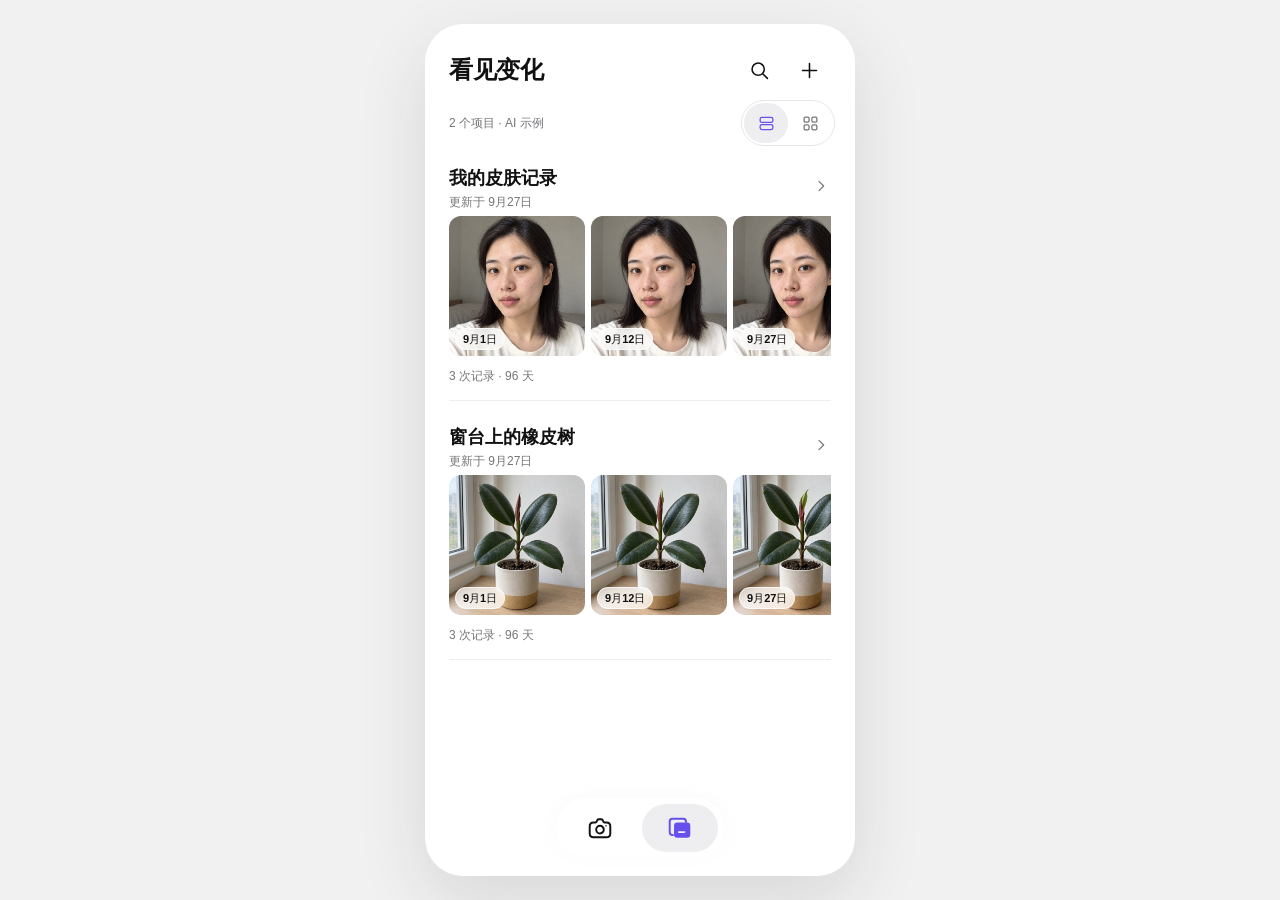
==== commit 90976fb1: "Load lightweight demo photos for slow networks" ====
--- a/index.html
+++ b/index.html
@@ -1,2 +1,2 @@
 <!doctype html>
-<html lang="zh-CN"><head><meta charset="UTF-8"><meta name="viewport" content="width=device-width,initial-scale=1,viewport-fit=cover"><meta name="theme-color" content="#ffffff"><meta name="description" content="用照片记录缓慢发生的变化，让过去与现在清晰可见。"><title>看见变化 · 留下今天的样子</title><link rel="icon" href="assets/icon.svg?v=vivid-brand-5" type="image/svg+xml"><link rel="stylesheet" href="style.css?v=vivid-brand-5"><link rel="stylesheet" href="product-theme.css?v=detail-2"><link rel="stylesheet" href="detail-page.css?v=detail-groups-11"></head><body><div id="app"></div><div id="modal-root"></div><div id="toast" role="status" aria-live="polite"></div><script type="module" src="app.js?v=detail-groups-11"></script></body></html>
+<html lang="zh-CN"><head><meta charset="UTF-8"><meta name="viewport" content="width=device-width,initial-scale=1,viewport-fit=cover"><meta name="theme-color" content="#ffffff"><meta name="description" content="用照片记录缓慢发生的变化，让过去与现在清晰可见。"><title>看见变化 · 留下今天的样子</title><link rel="icon" href="assets/icon.svg?v=vivid-brand-5" type="image/svg+xml"><link rel="stylesheet" href="style.css?v=vivid-brand-5"><link rel="stylesheet" href="product-theme.css?v=detail-2"><link rel="stylesheet" href="detail-page.css?v=detail-groups-11"></head><body><div id="app"></div><div id="modal-root"></div><div id="toast" role="status" aria-live="polite"></div><script type="module" src="app.js?v=photo-lite-1"></script></body></html>
